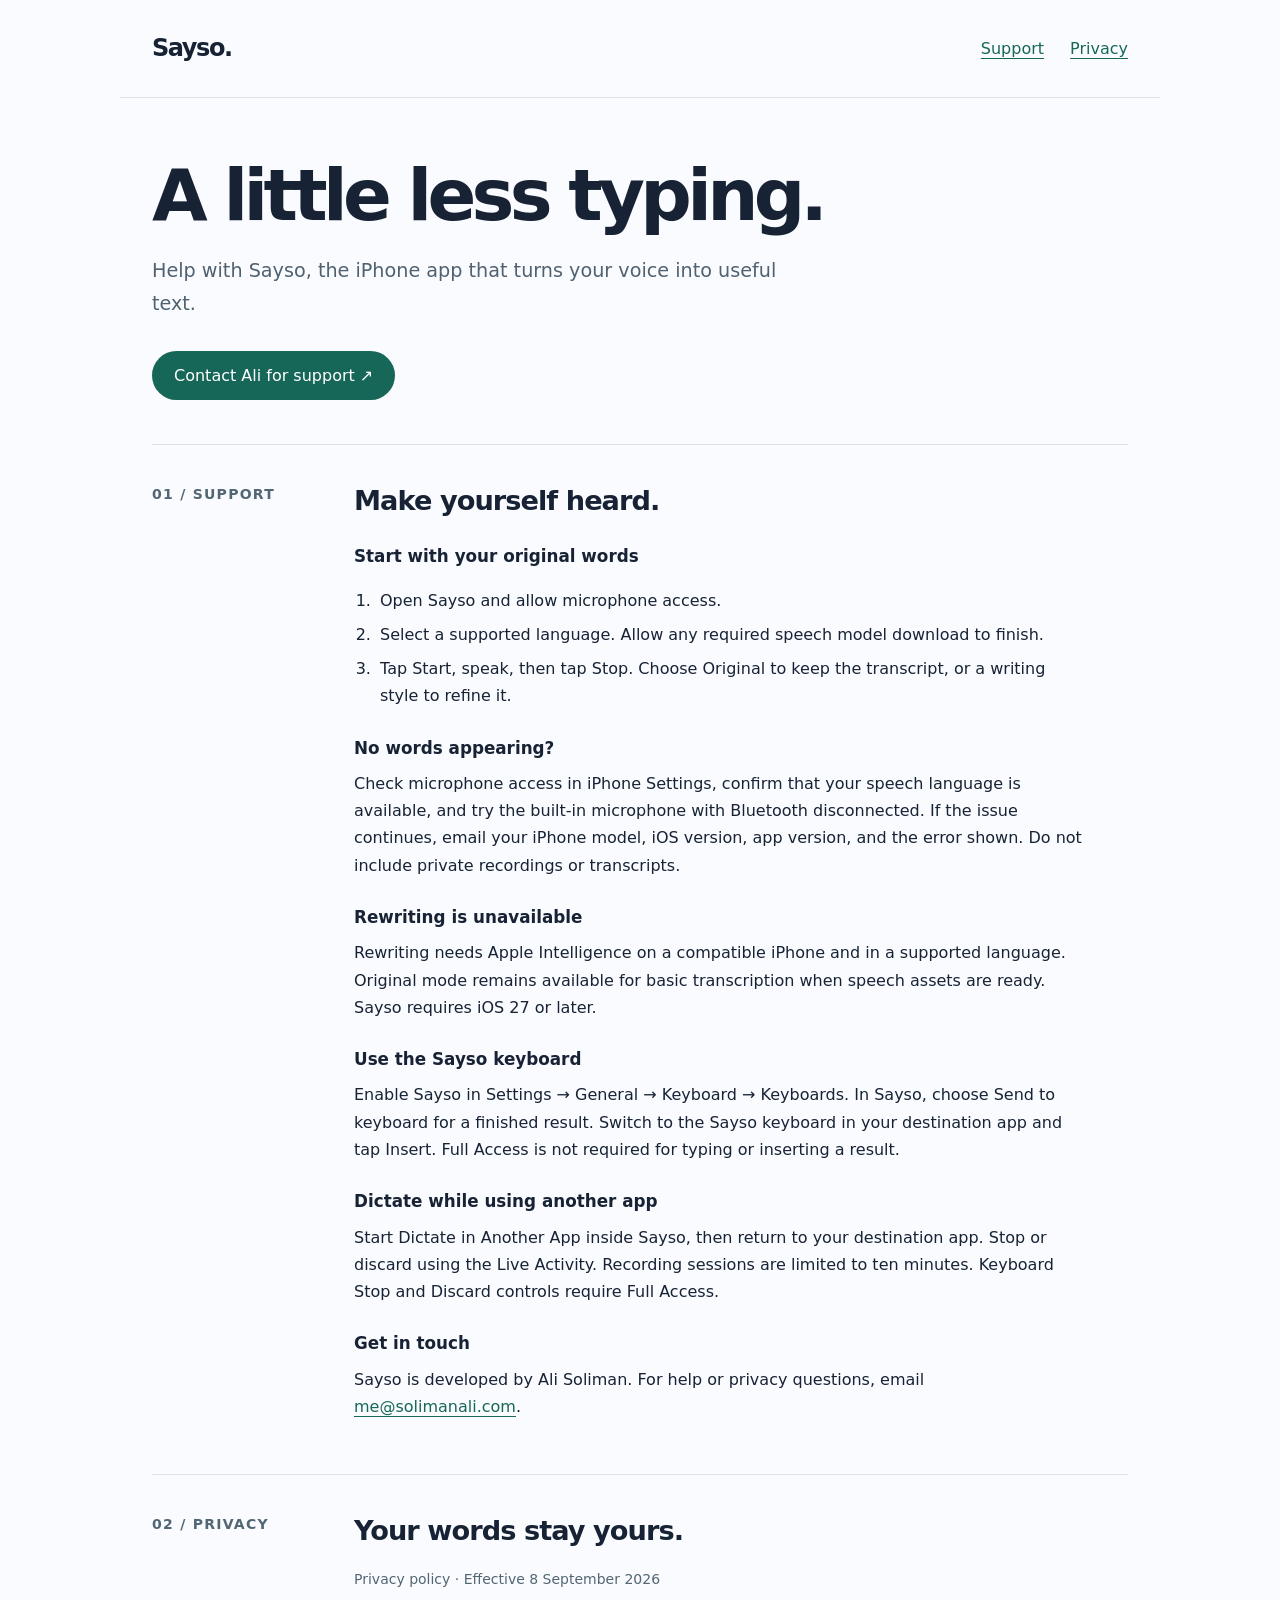
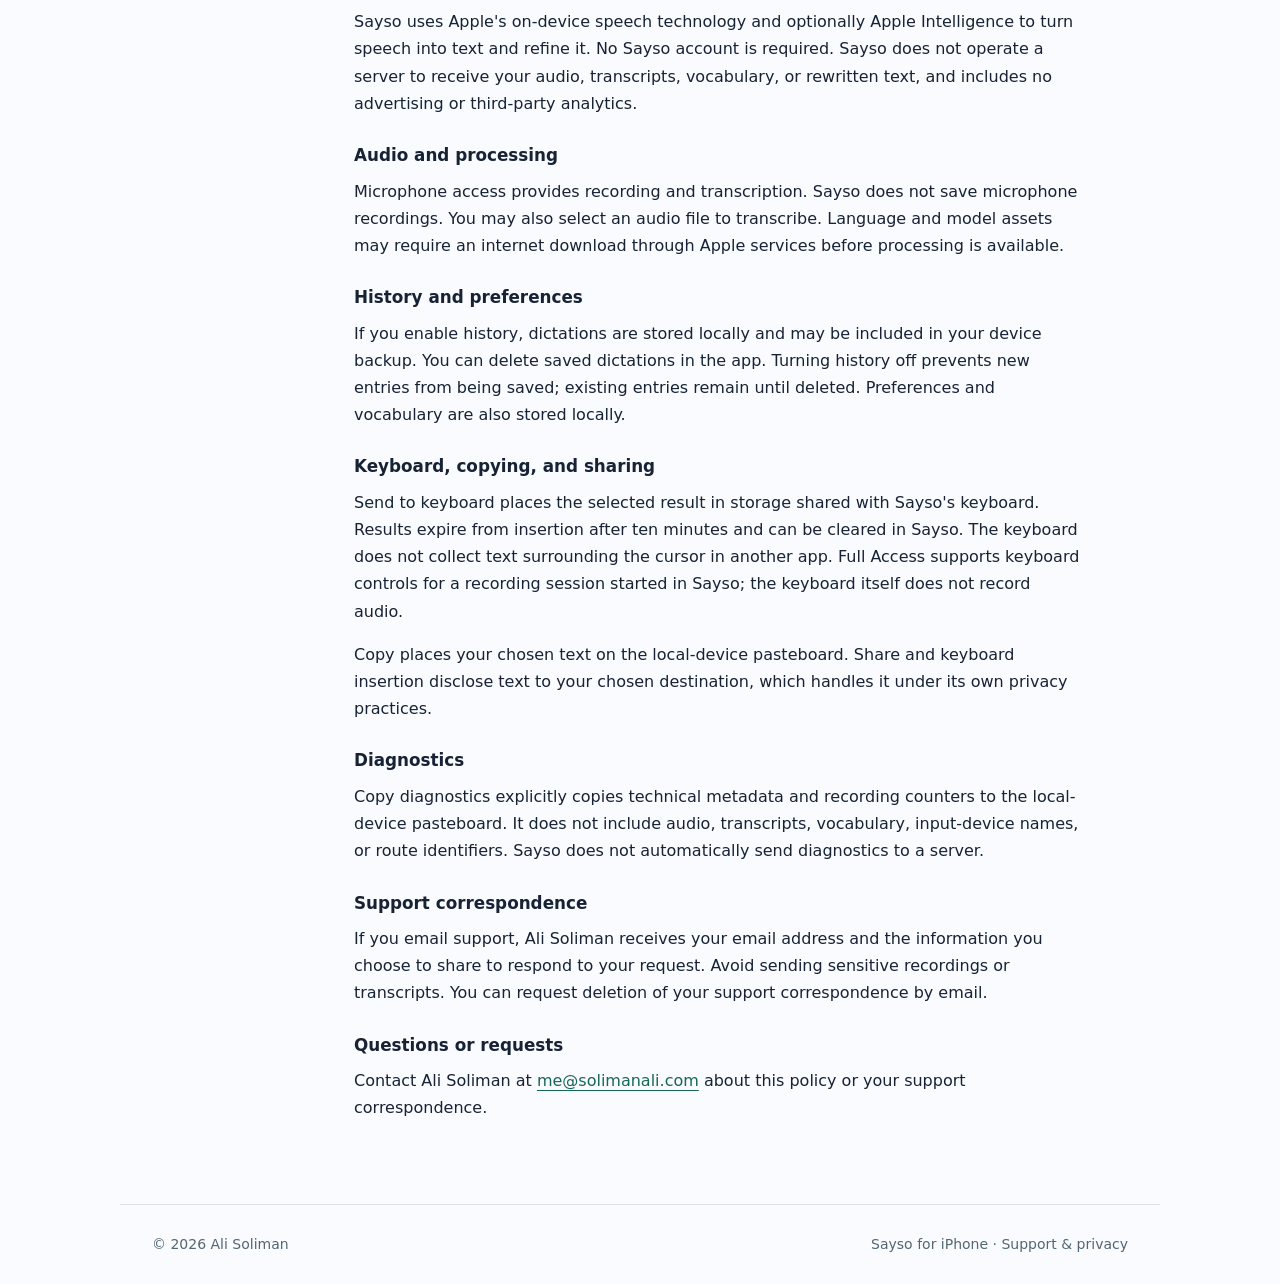
==== index.html @ 6790ae9e "Publish Sayso support and privacy pages" ====
<!doctype html>
<html lang="en"><head><meta charset="utf-8"><meta name="viewport" content="width=device-width, initial-scale=1"><title>Sayso — Support & Privacy</title><meta name="description" content="Help and privacy information for Sayso, the on-device voice-to-text app."><link rel="stylesheet" href="style.css"></head><body><header><a href="#">Sayso.</a><nav aria-label="Main navigation"><a href="#support">Support</a><a href="#privacy">Privacy</a></nav></header><main><h1>A little less typing.</h1><p class="intro">Help with Sayso, the iPhone app that turns your voice into useful text.</p><a class="contact" href="mailto:me@solimanali.com?subject=Sayso%20support">Contact Ali for support ↗</a><section id="support" class="section"><div class="eyebrow">01 / Support</div><div><h2>Make yourself heard.</h2><h3>Start with your original words</h3><ol><li>Open Sayso and allow microphone access.</li><li>Select a supported language. Allow any required speech model download to finish.</li><li>Tap Start, speak, then tap Stop. Choose Original to keep the transcript, or a writing style to refine it.</li></ol><h3>No words appearing?</h3><p>Check microphone access in iPhone Settings, confirm that your speech language is available, and try the built-in microphone with Bluetooth disconnected. If the issue continues, email your iPhone model, iOS version, app version, and the error shown. Do not include private recordings or transcripts.</p><h3>Rewriting is unavailable</h3><p>Rewriting needs Apple Intelligence on a compatible iPhone and in a supported language. Original mode remains available for basic transcription when speech assets are ready. Sayso requires iOS 27 or later.</p><h3>Use the Sayso keyboard</h3><p>Enable Sayso in Settings → General → Keyboard → Keyboards. In Sayso, choose Send to keyboard for a finished result. Switch to the Sayso keyboard in your destination app and tap Insert. Full Access is not required for typing or inserting a result.</p><h3>Dictate while using another app</h3><p>Start Dictate in Another App inside Sayso, then return to your destination app. Stop or discard using the Live Activity. Recording sessions are limited to ten minutes. Keyboard Stop and Discard controls require Full Access.</p><h3>Get in touch</h3><p>Sayso is developed by Ali Soliman. For help or privacy questions, email <a href="mailto:me@solimanali.com">me@solimanali.com</a>.</p></div></section><section id="privacy" class="section"><div class="eyebrow">02 / Privacy</div><div><h2>Your words stay yours.</h2><p class="fine">Privacy policy · Effective 8 September 2026</p><p>Sayso uses Apple's on-device speech technology and optionally Apple Intelligence to turn speech into text and refine it. No Sayso account is required. Sayso does not operate a server to receive your audio, transcripts, vocabulary, or rewritten text, and includes no advertising or third-party analytics.</p><h3>Audio and processing</h3><p>Microphone access provides recording and transcription. Sayso does not save microphone recordings. You may also select an audio file to transcribe. Language and model assets may require an internet download through Apple services before processing is available.</p><h3>History and preferences</h3><p>If you enable history, dictations are stored locally and may be included in your device backup. You can delete saved dictations in the app. Turning history off prevents new entries from being saved; existing entries remain until deleted. Preferences and vocabulary are also stored locally.</p><h3>Keyboard, copying, and sharing</h3><p>Send to keyboard places the selected result in storage shared with Sayso's keyboard. Results expire from insertion after ten minutes and can be cleared in Sayso. The keyboard does not collect text surrounding the cursor in another app. Full Access supports keyboard controls for a recording session started in Sayso; the keyboard itself does not record audio.</p><p>Copy places your chosen text on the local-device pasteboard. Share and keyboard insertion disclose text to your chosen destination, which handles it under its own privacy practices.</p><h3>Diagnostics</h3><p>Copy diagnostics explicitly copies technical metadata and recording counters to the local-device pasteboard. It does not include audio, transcripts, vocabulary, input-device names, or route identifiers. Sayso does not automatically send diagnostics to a server.</p><h3>Support correspondence</h3><p>If you email support, Ali Soliman receives your email address and the information you choose to share to respond to your request. Avoid sending sensitive recordings or transcripts. You can request deletion of your support correspondence by email.</p><h3>Questions or requests</h3><p>Contact Ali Soliman at <a href="mailto:me@solimanali.com">me@solimanali.com</a> about this policy or your support correspondence.</p></div></section></main><footer><span>© 2026 Ali Soliman</span><span>Sayso for iPhone · Support & privacy</span></footer></body></html>
---- style.css ----
:root{--background:#fafbfe;--foreground:#172335;--accent:#176759;--border:#dce3e8;font-family:ui-sans-serif,system-ui,-apple-system,BlinkMacSystemFont,"Segoe UI",sans-serif;color:var(--foreground);background:var(--background);font-synthesis:none}*{box-sizing:border-box}body{margin:0;font-size:1rem;line-height:1.7}a{color:var(--accent);text-underline-offset:.25em}a:hover{text-decoration-thickness:2px}a:focus-visible{outline:3px solid #207a67;outline-offset:5px}header,main,footer{max-width:1040px;margin:auto;padding:28px 32px}header{display:flex;align-items:center;justify-content:space-between;border-bottom:1px solid var(--border);gap:24px}header>a{font-size:1.5rem;font-weight:750;text-decoration:none;color:var(--foreground);letter-spacing:-.06em}nav{display:flex;gap:26px}main{padding-top:60px}h1{font-size:clamp(2.5rem,6vw,4.5rem);line-height:1.05;letter-spacing:-.065em;margin:0 0 22px;max-width:700px}h2{font-size:1.7rem;line-height:1.3;letter-spacing:-.035em;margin:0 0 20px}h3{font-size:1.05rem;margin:24px 0 8px}p{max-width:730px;margin:0 0 16px}.intro{font-size:1.2rem;color:#506170;max-width:630px}.contact{display:inline-block;border-radius:100px;background:var(--accent);color:white;padding:11px 22px;text-decoration:none;margin:14px 0 44px}.section{display:grid;grid-template-columns:170px minmax(0,1fr);border-top:1px solid var(--border);padding:38px 0;gap:32px;scroll-margin-top:24px}.eyebrow{font-size:.875rem;text-transform:uppercase;letter-spacing:.09em;color:#526773;font-weight:650}.fine{font-size:.875rem;color:#526773}footer{border-top:1px solid var(--border);color:#526773;font-size:.875rem;display:flex;justify-content:space-between;gap:20px}ol{padding-left:22px;max-width:700px}li{padding-left:4px;margin-bottom:7px}@media(max-width:600px){header,main,footer{padding-left:22px;padding-right:22px}main{padding-top:40px}.section{grid-template-columns:1fr;gap:10px}footer{display:block}}@media(prefers-color-scheme:dark){:root{--background:#101c27;--foreground:#e7edf2;--accent:#87dbc5;--border:#30414f}.intro,.fine,.eyebrow,footer{color:#afbeca}.contact{background:#87dbc5;color:#10251e}}
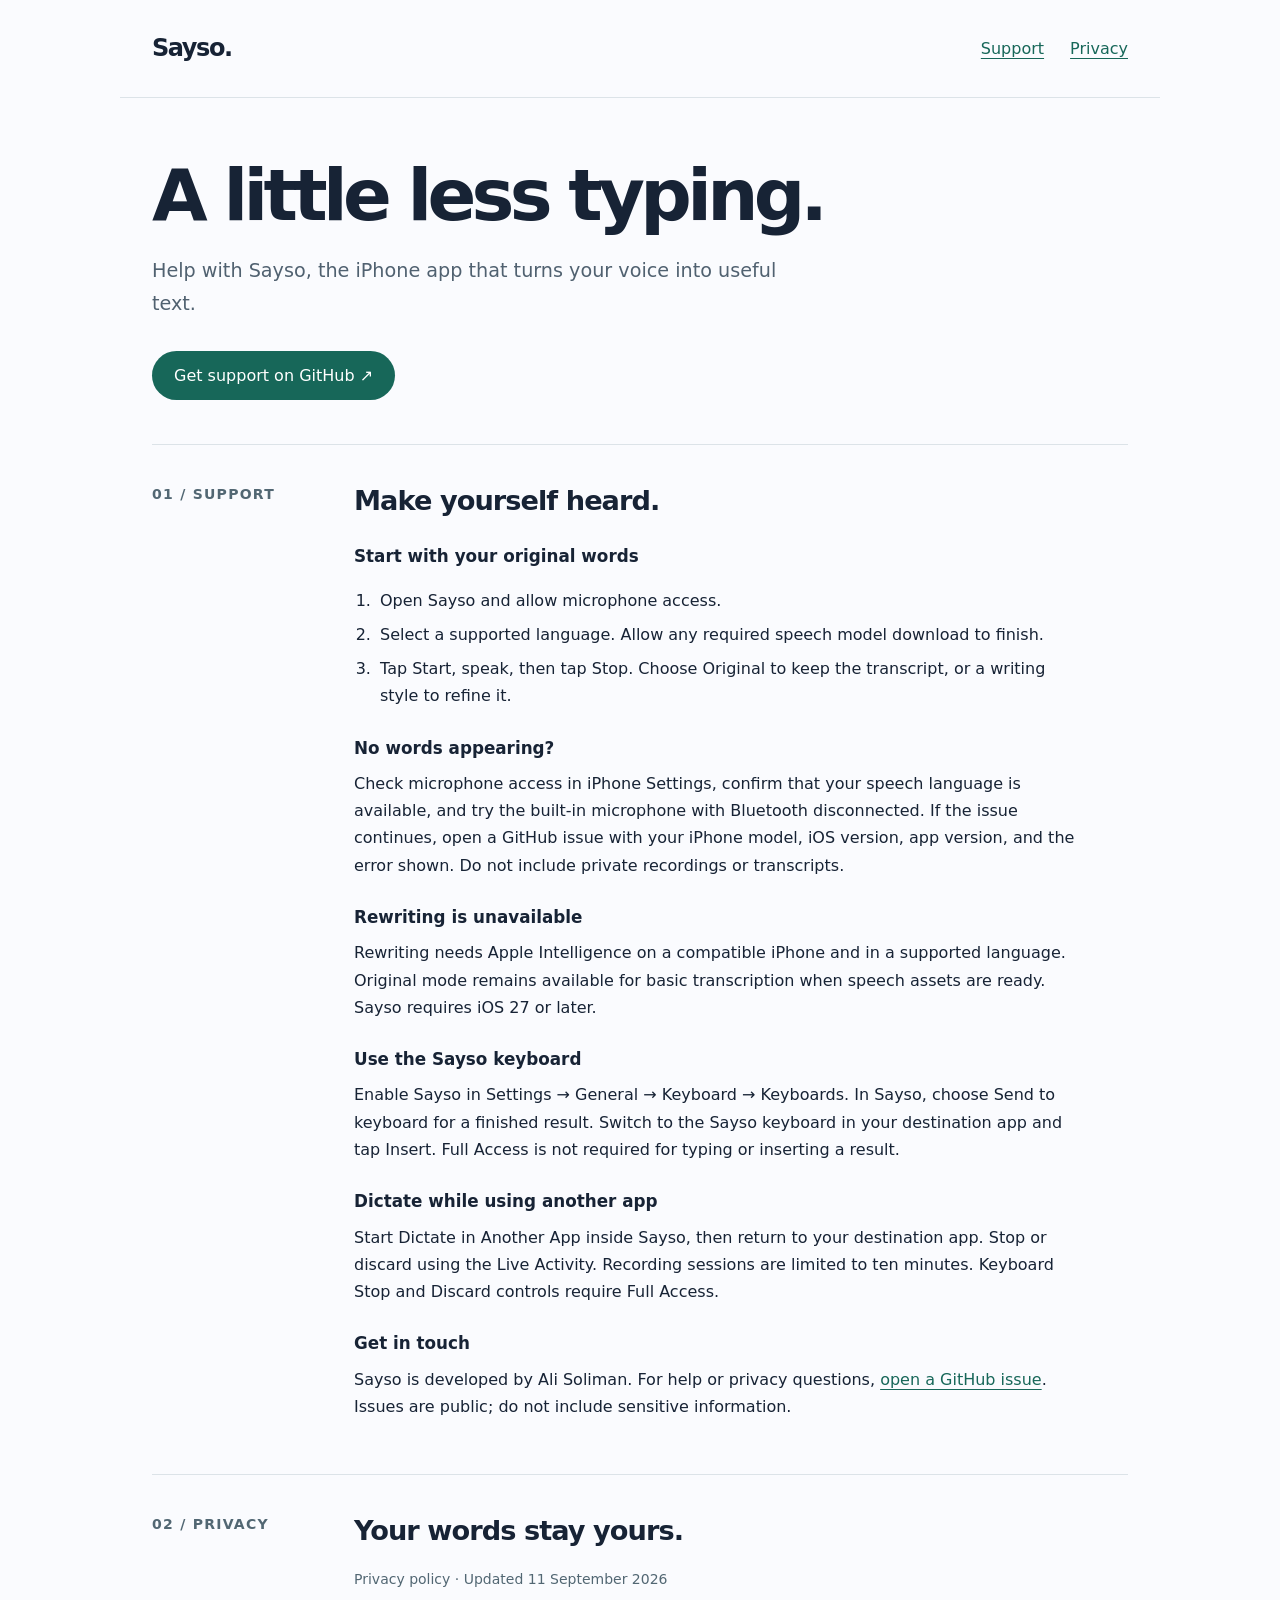
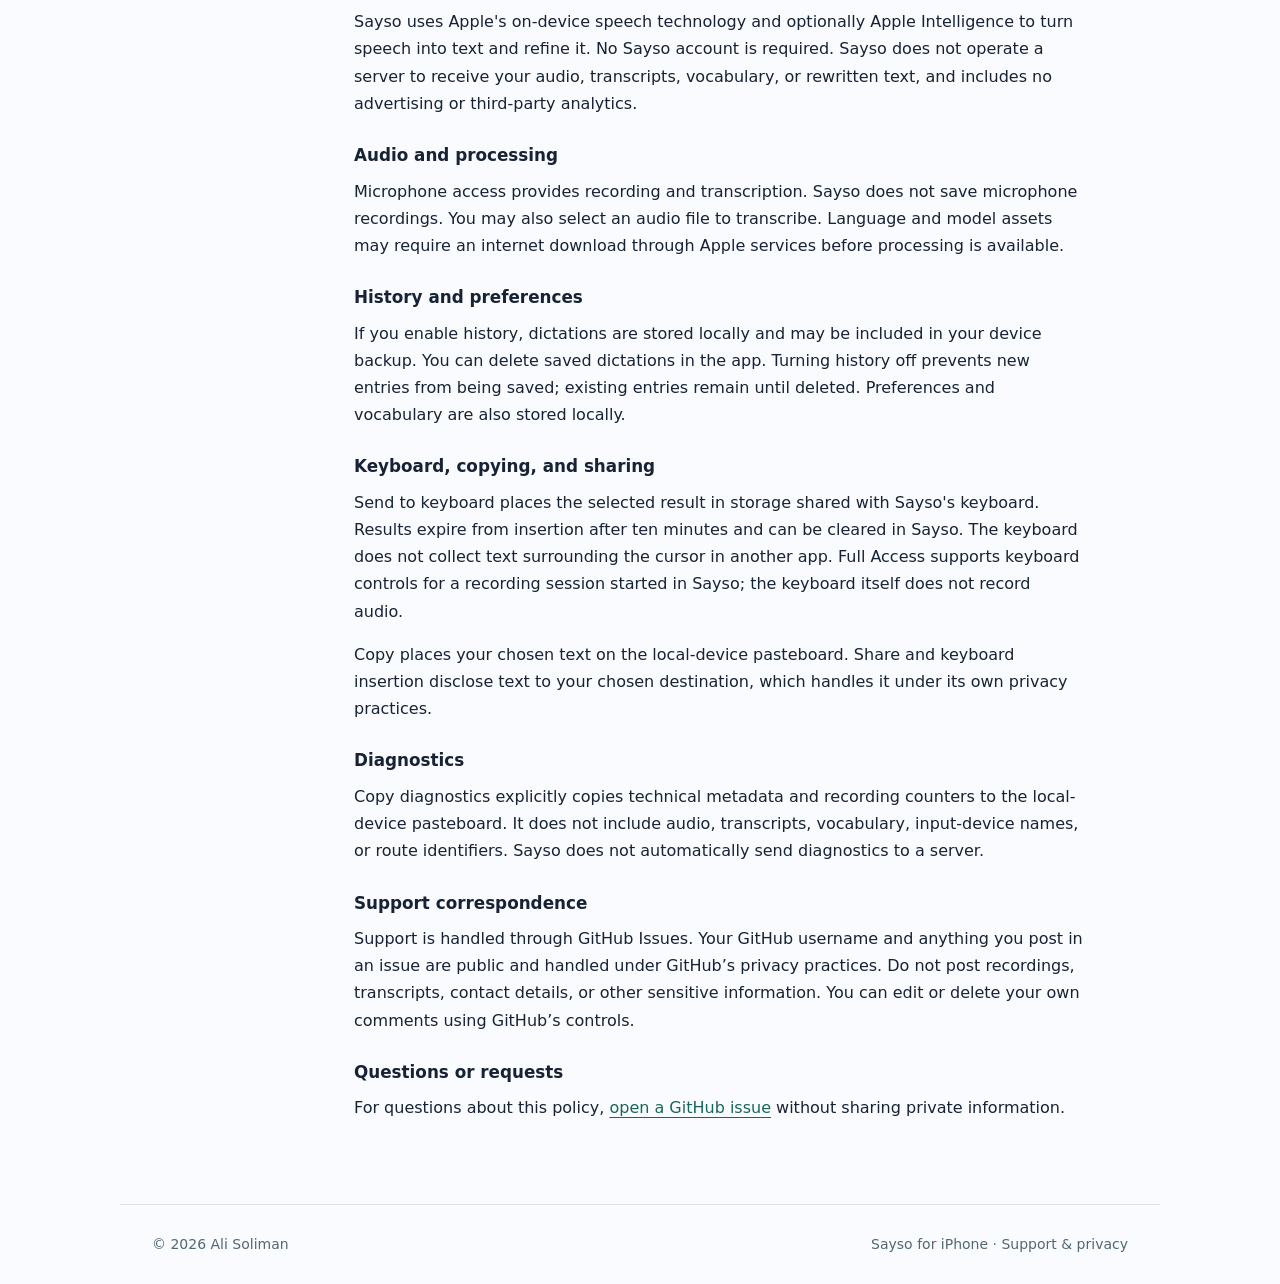
==== commit 12f6d9b6: "Use GitHub Issues for public support contact" ====
--- a/index.html
+++ b/index.html
@@ -1,2 +1,2 @@
 <!doctype html>
-<html lang="en"><head><meta charset="utf-8"><meta name="viewport" content="width=device-width, initial-scale=1"><title>Sayso — Support & Privacy</title><meta name="description" content="Help and privacy information for Sayso, the on-device voice-to-text app."><link rel="stylesheet" href="style.css"></head><body><header><a href="#">Sayso.</a><nav aria-label="Main navigation"><a href="#support">Support</a><a href="#privacy">Privacy</a></nav></header><main><h1>A little less typing.</h1><p class="intro">Help with Sayso, the iPhone app that turns your voice into useful text.</p><a class="contact" href="mailto:me@solimanali.com?subject=Sayso%20support">Contact Ali for support ↗</a><section id="support" class="section"><div class="eyebrow">01 / Support</div><div><h2>Make yourself heard.</h2><h3>Start with your original words</h3><ol><li>Open Sayso and allow microphone access.</li><li>Select a supported language. Allow any required speech model download to finish.</li><li>Tap Start, speak, then tap Stop. Choose Original to keep the transcript, or a writing style to refine it.</li></ol><h3>No words appearing?</h3><p>Check microphone access in iPhone Settings, confirm that your speech language is available, and try the built-in microphone with Bluetooth disconnected. If the issue continues, email your iPhone model, iOS version, app version, and the error shown. Do not include private recordings or transcripts.</p><h3>Rewriting is unavailable</h3><p>Rewriting needs Apple Intelligence on a compatible iPhone and in a supported language. Original mode remains available for basic transcription when speech assets are ready. Sayso requires iOS 27 or later.</p><h3>Use the Sayso keyboard</h3><p>Enable Sayso in Settings → General → Keyboard → Keyboards. In Sayso, choose Send to keyboard for a finished result. Switch to the Sayso keyboard in your destination app and tap Insert. Full Access is not required for typing or inserting a result.</p><h3>Dictate while using another app</h3><p>Start Dictate in Another App inside Sayso, then return to your destination app. Stop or discard using the Live Activity. Recording sessions are limited to ten minutes. Keyboard Stop and Discard controls require Full Access.</p><h3>Get in touch</h3><p>Sayso is developed by Ali Soliman. For help or privacy questions, email <a href="mailto:me@solimanali.com">me@solimanali.com</a>.</p></div></section><section id="privacy" class="section"><div class="eyebrow">02 / Privacy</div><div><h2>Your words stay yours.</h2><p class="fine">Privacy policy · Effective 8 September 2026</p><p>Sayso uses Apple's on-device speech technology and optionally Apple Intelligence to turn speech into text and refine it. No Sayso account is required. Sayso does not operate a server to receive your audio, transcripts, vocabulary, or rewritten text, and includes no advertising or third-party analytics.</p><h3>Audio and processing</h3><p>Microphone access provides recording and transcription. Sayso does not save microphone recordings. You may also select an audio file to transcribe. Language and model assets may require an internet download through Apple services before processing is available.</p><h3>History and preferences</h3><p>If you enable history, dictations are stored locally and may be included in your device backup. You can delete saved dictations in the app. Turning history off prevents new entries from being saved; existing entries remain until deleted. Preferences and vocabulary are also stored locally.</p><h3>Keyboard, copying, and sharing</h3><p>Send to keyboard places the selected result in storage shared with Sayso's keyboard. Results expire from insertion after ten minutes and can be cleared in Sayso. The keyboard does not collect text surrounding the cursor in another app. Full Access supports keyboard controls for a recording session started in Sayso; the keyboard itself does not record audio.</p><p>Copy places your chosen text on the local-device pasteboard. Share and keyboard insertion disclose text to your chosen destination, which handles it under its own privacy practices.</p><h3>Diagnostics</h3><p>Copy diagnostics explicitly copies technical metadata and recording counters to the local-device pasteboard. It does not include audio, transcripts, vocabulary, input-device names, or route identifiers. Sayso does not automatically send diagnostics to a server.</p><h3>Support correspondence</h3><p>If you email support, Ali Soliman receives your email address and the information you choose to share to respond to your request. Avoid sending sensitive recordings or transcripts. You can request deletion of your support correspondence by email.</p><h3>Questions or requests</h3><p>Contact Ali Soliman at <a href="mailto:me@solimanali.com">me@solimanali.com</a> about this policy or your support correspondence.</p></div></section></main><footer><span>© 2026 Ali Soliman</span><span>Sayso for iPhone · Support & privacy</span></footer></body></html>+<html lang="en"><head><meta charset="utf-8"><meta name="viewport" content="width=device-width, initial-scale=1"><title>Sayso — Support & Privacy</title><meta name="description" content="Help and privacy information for Sayso, the on-device voice-to-text app."><link rel="stylesheet" href="style.css"></head><body><header><a href="#">Sayso.</a><nav aria-label="Main navigation"><a href="#support">Support</a><a href="#privacy">Privacy</a></nav></header><main><h1>A little less typing.</h1><p class="intro">Help with Sayso, the iPhone app that turns your voice into useful text.</p><a class="contact" href="https://github.com/alisoliman/sayso-support/issues">Get support on GitHub ↗</a><section id="support" class="section"><div class="eyebrow">01 / Support</div><div><h2>Make yourself heard.</h2><h3>Start with your original words</h3><ol><li>Open Sayso and allow microphone access.</li><li>Select a supported language. Allow any required speech model download to finish.</li><li>Tap Start, speak, then tap Stop. Choose Original to keep the transcript, or a writing style to refine it.</li></ol><h3>No words appearing?</h3><p>Check microphone access in iPhone Settings, confirm that your speech language is available, and try the built-in microphone with Bluetooth disconnected. If the issue continues, open a GitHub issue with your iPhone model, iOS version, app version, and the error shown. Do not include private recordings or transcripts.</p><h3>Rewriting is unavailable</h3><p>Rewriting needs Apple Intelligence on a compatible iPhone and in a supported language. Original mode remains available for basic transcription when speech assets are ready. Sayso requires iOS 27 or later.</p><h3>Use the Sayso keyboard</h3><p>Enable Sayso in Settings → General → Keyboard → Keyboards. In Sayso, choose Send to keyboard for a finished result. Switch to the Sayso keyboard in your destination app and tap Insert. Full Access is not required for typing or inserting a result.</p><h3>Dictate while using another app</h3><p>Start Dictate in Another App inside Sayso, then return to your destination app. Stop or discard using the Live Activity. Recording sessions are limited to ten minutes. Keyboard Stop and Discard controls require Full Access.</p><h3>Get in touch</h3><p>Sayso is developed by Ali Soliman. For help or privacy questions, <a href="https://github.com/alisoliman/sayso-support/issues">open a GitHub issue</a>. Issues are public; do not include sensitive information.</p></div></section><section id="privacy" class="section"><div class="eyebrow">02 / Privacy</div><div><h2>Your words stay yours.</h2><p class="fine">Privacy policy · Updated 11 September 2026</p><p>Sayso uses Apple's on-device speech technology and optionally Apple Intelligence to turn speech into text and refine it. No Sayso account is required. Sayso does not operate a server to receive your audio, transcripts, vocabulary, or rewritten text, and includes no advertising or third-party analytics.</p><h3>Audio and processing</h3><p>Microphone access provides recording and transcription. Sayso does not save microphone recordings. You may also select an audio file to transcribe. Language and model assets may require an internet download through Apple services before processing is available.</p><h3>History and preferences</h3><p>If you enable history, dictations are stored locally and may be included in your device backup. You can delete saved dictations in the app. Turning history off prevents new entries from being saved; existing entries remain until deleted. Preferences and vocabulary are also stored locally.</p><h3>Keyboard, copying, and sharing</h3><p>Send to keyboard places the selected result in storage shared with Sayso's keyboard. Results expire from insertion after ten minutes and can be cleared in Sayso. The keyboard does not collect text surrounding the cursor in another app. Full Access supports keyboard controls for a recording session started in Sayso; the keyboard itself does not record audio.</p><p>Copy places your chosen text on the local-device pasteboard. Share and keyboard insertion disclose text to your chosen destination, which handles it under its own privacy practices.</p><h3>Diagnostics</h3><p>Copy diagnostics explicitly copies technical metadata and recording counters to the local-device pasteboard. It does not include audio, transcripts, vocabulary, input-device names, or route identifiers. Sayso does not automatically send diagnostics to a server.</p><h3>Support correspondence</h3><p>Support is handled through GitHub Issues. Your GitHub username and anything you post in an issue are public and handled under GitHub’s privacy practices. Do not post recordings, transcripts, contact details, or other sensitive information. You can edit or delete your own comments using GitHub’s controls.</p><h3>Questions or requests</h3><p>For questions about this policy, <a href="https://github.com/alisoliman/sayso-support/issues">open a GitHub issue</a> without sharing private information.</p></div></section></main><footer><span>© 2026 Ali Soliman</span><span>Sayso for iPhone · Support & privacy</span></footer></body></html>
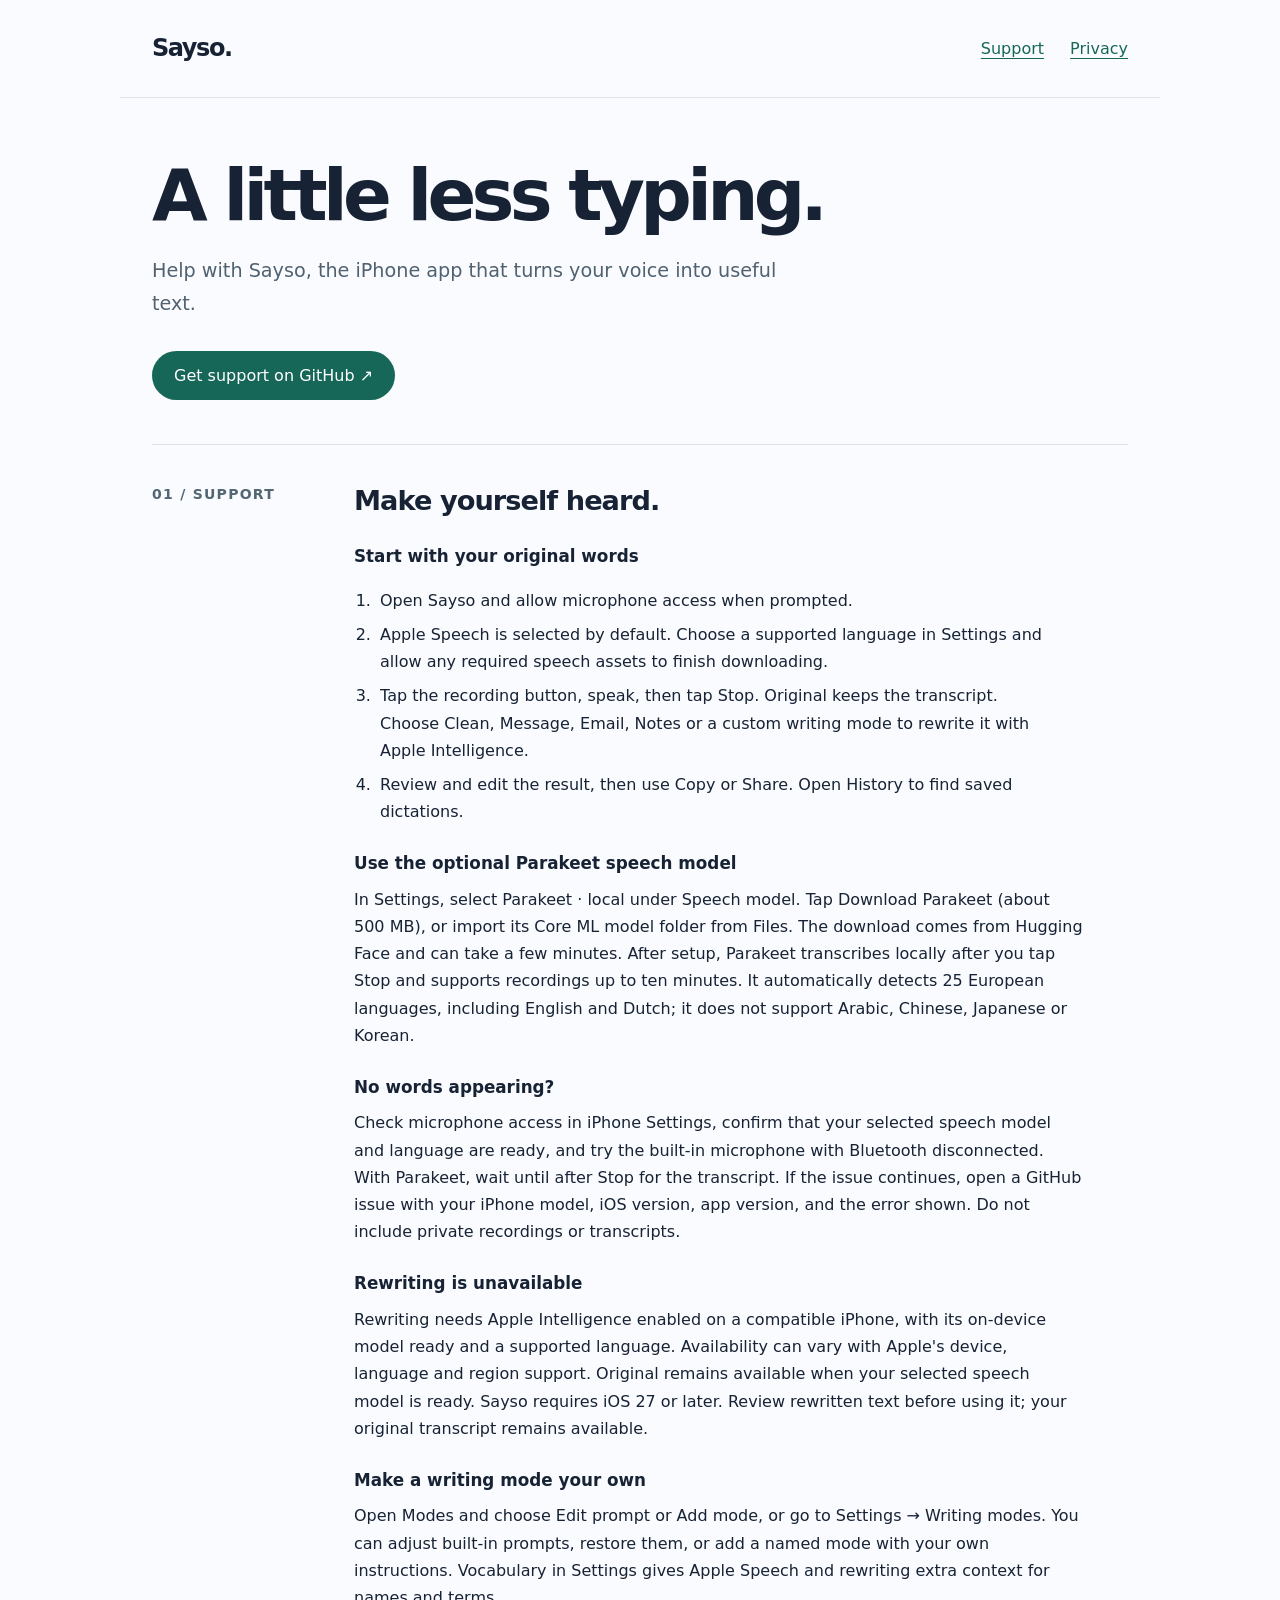
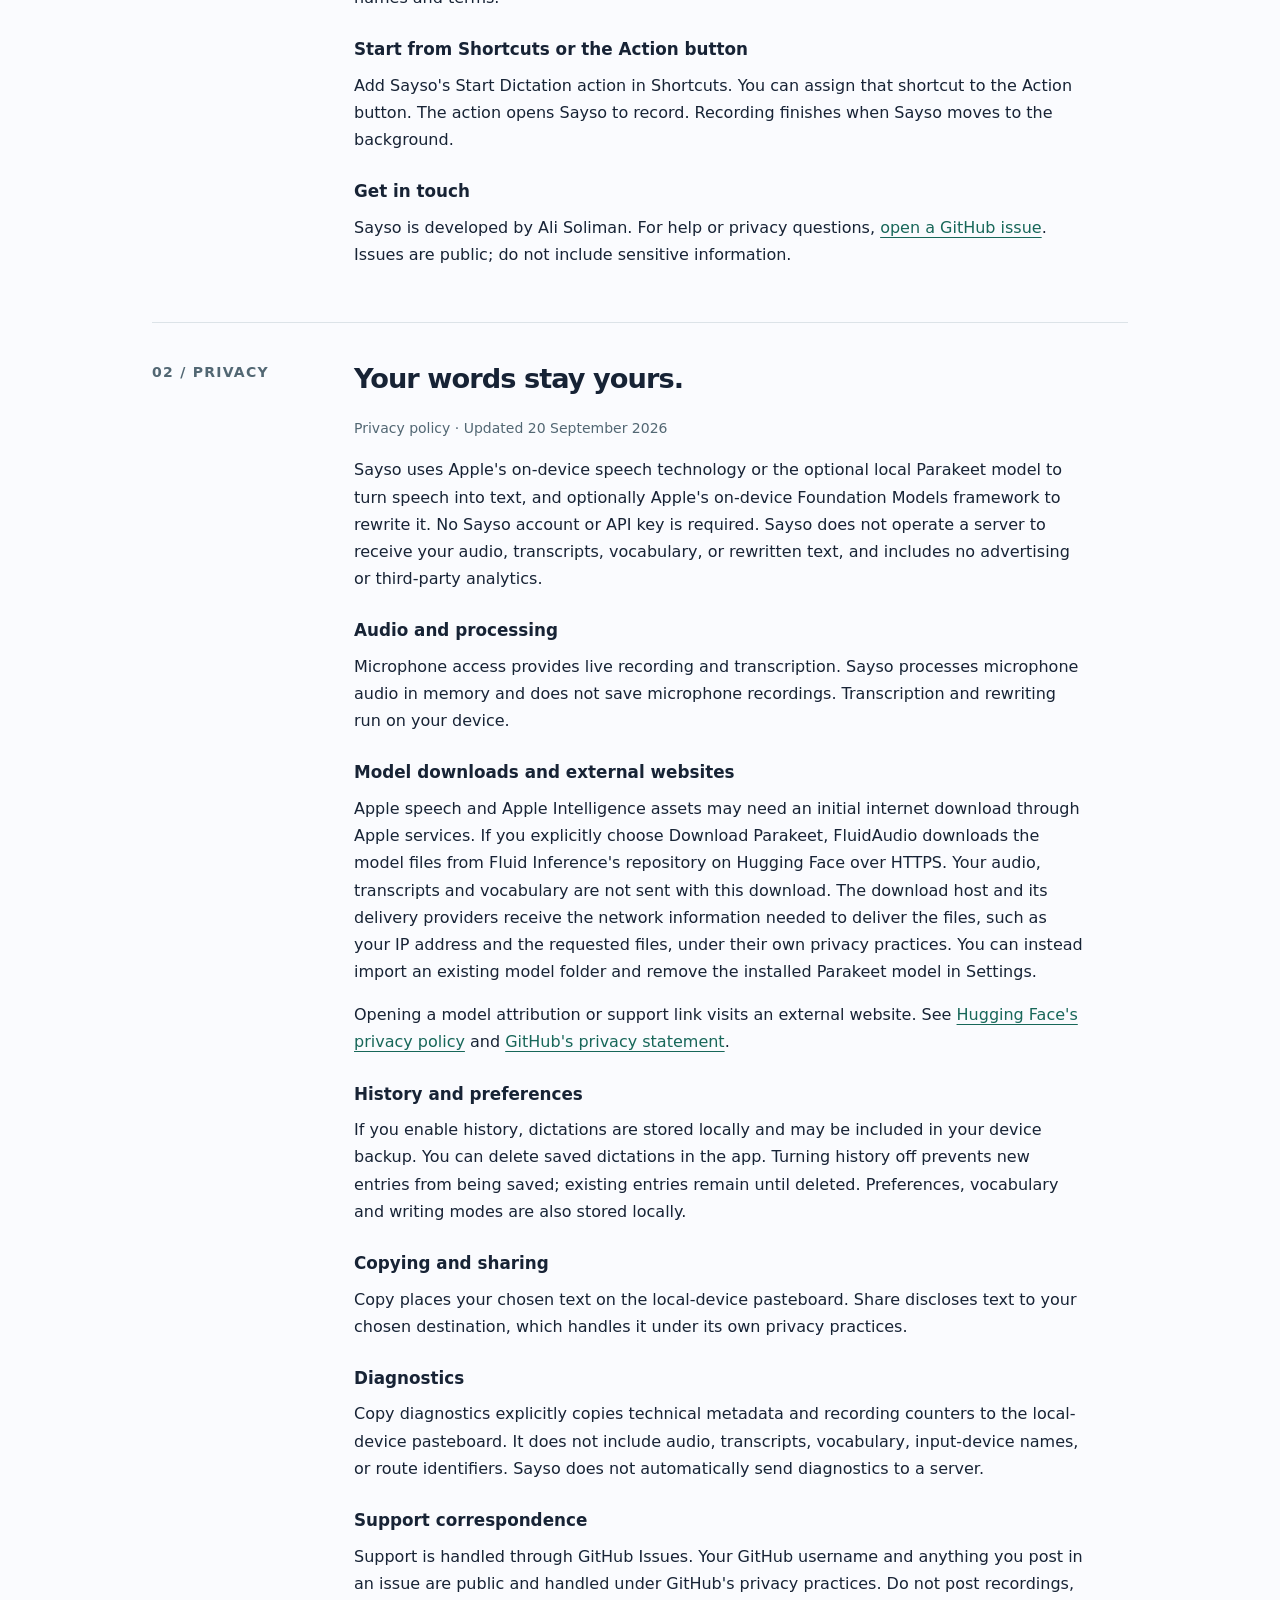
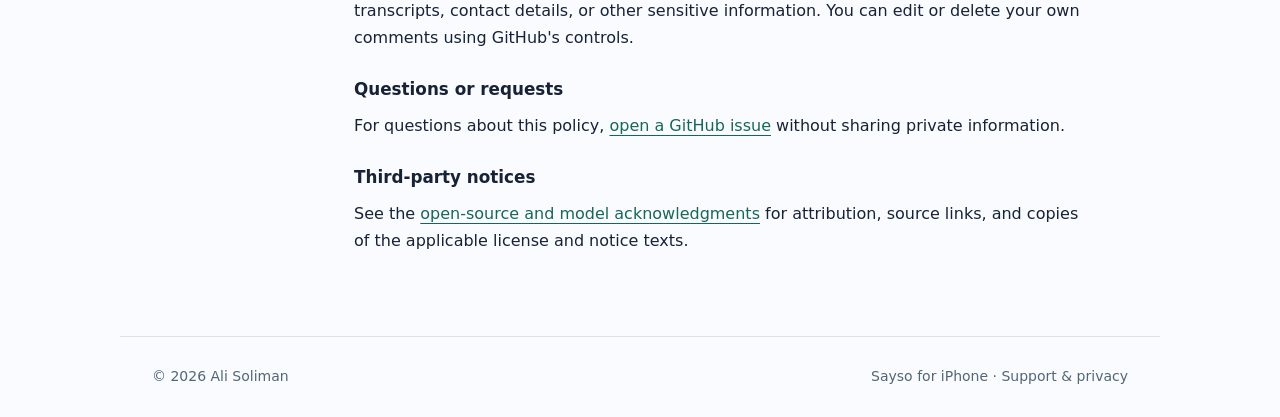
==== commit ce7d4653: "Update Sayso support and third-party notices for current release" ====
--- a/index.html
+++ b/index.html
@@ -1,2 +1,57 @@
 <!doctype html>
-<html lang="en"><head><meta charset="utf-8"><meta name="viewport" content="width=device-width, initial-scale=1"><title>Sayso — Support & Privacy</title><meta name="description" content="Help and privacy information for Sayso, the on-device voice-to-text app."><link rel="stylesheet" href="style.css"></head><body><header><a href="#">Sayso.</a><nav aria-label="Main navigation"><a href="#support">Support</a><a href="#privacy">Privacy</a></nav></header><main><h1>A little less typing.</h1><p class="intro">Help with Sayso, the iPhone app that turns your voice into useful text.</p><a class="contact" href="https://github.com/alisoliman/sayso-support/issues">Get support on GitHub ↗</a><section id="support" class="section"><div class="eyebrow">01 / Support</div><div><h2>Make yourself heard.</h2><h3>Start with your original words</h3><ol><li>Open Sayso and allow microphone access.</li><li>Select a supported language. Allow any required speech model download to finish.</li><li>Tap Start, speak, then tap Stop. Choose Original to keep the transcript, or a writing style to refine it.</li></ol><h3>No words appearing?</h3><p>Check microphone access in iPhone Settings, confirm that your speech language is available, and try the built-in microphone with Bluetooth disconnected. If the issue continues, open a GitHub issue with your iPhone model, iOS version, app version, and the error shown. Do not include private recordings or transcripts.</p><h3>Rewriting is unavailable</h3><p>Rewriting needs Apple Intelligence on a compatible iPhone and in a supported language. Original mode remains available for basic transcription when speech assets are ready. Sayso requires iOS 27 or later.</p><h3>Use the Sayso keyboard</h3><p>Enable Sayso in Settings → General → Keyboard → Keyboards. In Sayso, choose Send to keyboard for a finished result. Switch to the Sayso keyboard in your destination app and tap Insert. Full Access is not required for typing or inserting a result.</p><h3>Dictate while using another app</h3><p>Start Dictate in Another App inside Sayso, then return to your destination app. Stop or discard using the Live Activity. Recording sessions are limited to ten minutes. Keyboard Stop and Discard controls require Full Access.</p><h3>Get in touch</h3><p>Sayso is developed by Ali Soliman. For help or privacy questions, <a href="https://github.com/alisoliman/sayso-support/issues">open a GitHub issue</a>. Issues are public; do not include sensitive information.</p></div></section><section id="privacy" class="section"><div class="eyebrow">02 / Privacy</div><div><h2>Your words stay yours.</h2><p class="fine">Privacy policy · Updated 11 September 2026</p><p>Sayso uses Apple's on-device speech technology and optionally Apple Intelligence to turn speech into text and refine it. No Sayso account is required. Sayso does not operate a server to receive your audio, transcripts, vocabulary, or rewritten text, and includes no advertising or third-party analytics.</p><h3>Audio and processing</h3><p>Microphone access provides recording and transcription. Sayso does not save microphone recordings. You may also select an audio file to transcribe. Language and model assets may require an internet download through Apple services before processing is available.</p><h3>History and preferences</h3><p>If you enable history, dictations are stored locally and may be included in your device backup. You can delete saved dictations in the app. Turning history off prevents new entries from being saved; existing entries remain until deleted. Preferences and vocabulary are also stored locally.</p><h3>Keyboard, copying, and sharing</h3><p>Send to keyboard places the selected result in storage shared with Sayso's keyboard. Results expire from insertion after ten minutes and can be cleared in Sayso. The keyboard does not collect text surrounding the cursor in another app. Full Access supports keyboard controls for a recording session started in Sayso; the keyboard itself does not record audio.</p><p>Copy places your chosen text on the local-device pasteboard. Share and keyboard insertion disclose text to your chosen destination, which handles it under its own privacy practices.</p><h3>Diagnostics</h3><p>Copy diagnostics explicitly copies technical metadata and recording counters to the local-device pasteboard. It does not include audio, transcripts, vocabulary, input-device names, or route identifiers. Sayso does not automatically send diagnostics to a server.</p><h3>Support correspondence</h3><p>Support is handled through GitHub Issues. Your GitHub username and anything you post in an issue are public and handled under GitHub’s privacy practices. Do not post recordings, transcripts, contact details, or other sensitive information. You can edit or delete your own comments using GitHub’s controls.</p><h3>Questions or requests</h3><p>For questions about this policy, <a href="https://github.com/alisoliman/sayso-support/issues">open a GitHub issue</a> without sharing private information.</p></div></section></main><footer><span>© 2026 Ali Soliman</span><span>Sayso for iPhone · Support & privacy</span></footer></body></html>+<html lang="en">
+<head>
+<meta charset="utf-8"><meta name="viewport" content="width=device-width, initial-scale=1">
+<title>Sayso — Support &amp; Privacy</title>
+<meta name="description" content="Help and privacy information for Sayso, the on-device voice-to-text app.">
+<link rel="stylesheet" href="style.css">
+</head>
+<body>
+<header><a href="#">Sayso.</a><nav aria-label="Main navigation"><a href="#support">Support</a><a href="#privacy">Privacy</a></nav></header>
+<main>
+<h1>A little less typing.</h1>
+<p class="intro">Help with Sayso, the iPhone app that turns your voice into useful text.</p>
+<a class="contact" href="https://github.com/alisoliman/sayso-support/issues">Get support on GitHub ↗</a>
+<section id="support" class="section">
+<div class="eyebrow">01 / Support</div><div>
+<h2>Make yourself heard.</h2>
+<h3>Start with your original words</h3>
+<ol><li>Open Sayso and allow microphone access when prompted.</li><li>Apple Speech is selected by default. Choose a supported language in Settings and allow any required speech assets to finish downloading.</li><li>Tap the recording button, speak, then tap Stop. Original keeps the transcript. Choose Clean, Message, Email, Notes or a custom writing mode to rewrite it with Apple Intelligence.</li><li>Review and edit the result, then use Copy or Share. Open History to find saved dictations.</li></ol>
+<h3>Use the optional Parakeet speech model</h3>
+<p>In Settings, select Parakeet · local under Speech model. Tap Download Parakeet (about 500 MB), or import its Core ML model folder from Files. The download comes from Hugging Face and can take a few minutes. After setup, Parakeet transcribes locally after you tap Stop and supports recordings up to ten minutes. It automatically detects 25 European languages, including English and Dutch; it does not support Arabic, Chinese, Japanese or Korean.</p>
+<h3>No words appearing?</h3>
+<p>Check microphone access in iPhone Settings, confirm that your selected speech model and language are ready, and try the built-in microphone with Bluetooth disconnected. With Parakeet, wait until after Stop for the transcript. If the issue continues, open a GitHub issue with your iPhone model, iOS version, app version, and the error shown. Do not include private recordings or transcripts.</p>
+<h3>Rewriting is unavailable</h3>
+<p>Rewriting needs Apple Intelligence enabled on a compatible iPhone, with its on-device model ready and a supported language. Availability can vary with Apple's device, language and region support. Original remains available when your selected speech model is ready. Sayso requires iOS 27 or later. Review rewritten text before using it; your original transcript remains available.</p>
+<h3>Make a writing mode your own</h3>
+<p>Open Modes and choose Edit prompt or Add mode, or go to Settings → Writing modes. You can adjust built-in prompts, restore them, or add a named mode with your own instructions. Vocabulary in Settings gives Apple Speech and rewriting extra context for names and terms.</p>
+<h3>Start from Shortcuts or the Action button</h3>
+<p>Add Sayso's Start Dictation action in Shortcuts. You can assign that shortcut to the Action button. The action opens Sayso to record. Recording finishes when Sayso moves to the background.</p>
+<h3>Get in touch</h3>
+<p>Sayso is developed by Ali Soliman. For help or privacy questions, <a href="https://github.com/alisoliman/sayso-support/issues">open a GitHub issue</a>. Issues are public; do not include sensitive information.</p>
+</div></section>
+<section id="privacy" class="section">
+<div class="eyebrow">02 / Privacy</div><div>
+<h2>Your words stay yours.</h2>
+<p class="fine">Privacy policy · Updated 20 September 2026</p>
+<p>Sayso uses Apple's on-device speech technology or the optional local Parakeet model to turn speech into text, and optionally Apple's on-device Foundation Models framework to rewrite it. No Sayso account or API key is required. Sayso does not operate a server to receive your audio, transcripts, vocabulary, or rewritten text, and includes no advertising or third-party analytics.</p>
+<h3>Audio and processing</h3>
+<p>Microphone access provides live recording and transcription. Sayso processes microphone audio in memory and does not save microphone recordings. Transcription and rewriting run on your device.</p>
+<h3>Model downloads and external websites</h3>
+<p>Apple speech and Apple Intelligence assets may need an initial internet download through Apple services. If you explicitly choose Download Parakeet, FluidAudio downloads the model files from Fluid Inference's repository on Hugging Face over HTTPS. Your audio, transcripts and vocabulary are not sent with this download. The download host and its delivery providers receive the network information needed to deliver the files, such as your IP address and the requested files, under their own privacy practices. You can instead import an existing model folder and remove the installed Parakeet model in Settings.</p>
+<p>Opening a model attribution or support link visits an external website. See <a href="https://huggingface.co/privacy">Hugging Face's privacy policy</a> and <a href="https://docs.github.com/en/site-policy/privacy-policies/github-general-privacy-statement">GitHub's privacy statement</a>.</p>
+<h3>History and preferences</h3>
+<p>If you enable history, dictations are stored locally and may be included in your device backup. You can delete saved dictations in the app. Turning history off prevents new entries from being saved; existing entries remain until deleted. Preferences, vocabulary and writing modes are also stored locally.</p>
+<h3>Copying and sharing</h3>
+<p>Copy places your chosen text on the local-device pasteboard. Share discloses text to your chosen destination, which handles it under its own privacy practices.</p>
+<h3>Diagnostics</h3>
+<p>Copy diagnostics explicitly copies technical metadata and recording counters to the local-device pasteboard. It does not include audio, transcripts, vocabulary, input-device names, or route identifiers. Sayso does not automatically send diagnostics to a server.</p>
+<h3>Support correspondence</h3>
+<p>Support is handled through GitHub Issues. Your GitHub username and anything you post in an issue are public and handled under GitHub's privacy practices. Do not post recordings, transcripts, contact details, or other sensitive information. You can edit or delete your own comments using GitHub's controls.</p>
+<h3>Questions or requests</h3>
+<p>For questions about this policy, <a href="https://github.com/alisoliman/sayso-support/issues">open a GitHub issue</a> without sharing private information.</p>
+<h3>Third-party notices</h3>
+<p>See the <a href="licenses.html">open-source and model acknowledgments</a> for attribution, source links, and copies of the applicable license and notice texts.</p>
+</div></section>
+</main><footer><span>© 2026 Ali Soliman</span><span>Sayso for iPhone · Support &amp; privacy</span></footer>
+</body></html>
